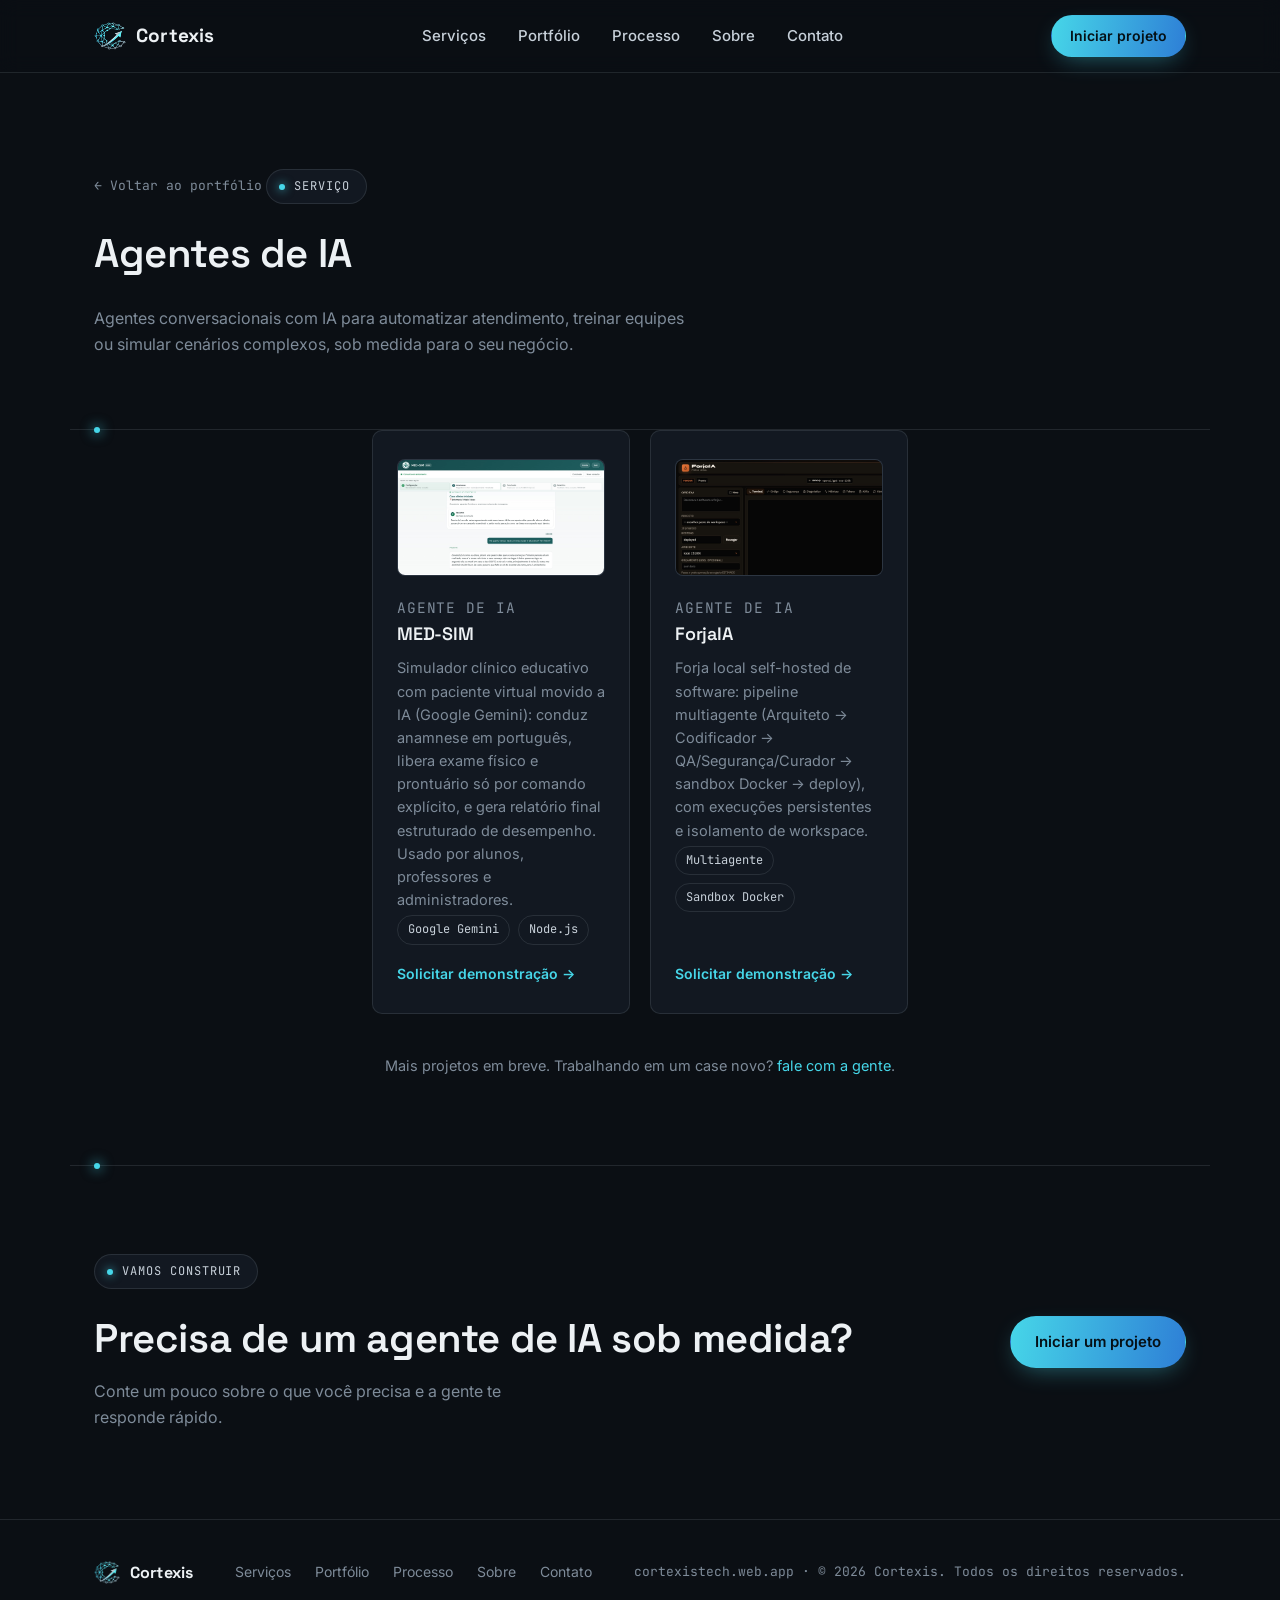
==== agentes-ia.html @ c072f111 "Add portfolio section with project categories Adds a portfolio hub plus dedicated category pages (si" ====
<!DOCTYPE html>
<html lang="pt-BR">
<head>
<meta charset="UTF-8">
<meta name="viewport" content="width=device-width, initial-scale=1.0">
<title>Agentes de IA — Portfólio Cortexis</title>
<meta name="description" content="Agentes conversacionais com IA desenvolvidos pela Cortexis para automatizar atendimento, treinar equipes ou simular cenários complexos.">
<link rel="canonical" href="https://cortexistech.web.app/agentes-ia.html">
<link rel="icon" href="img/favicon.svg" type="image/svg+xml">
<link rel="preconnect" href="https://fonts.googleapis.com">
<link rel="preconnect" href="https://fonts.gstatic.com" crossorigin>
<link href="https://fonts.googleapis.com/css2?family=Space+Grotesk:wght@500;600;700&family=Inter:wght@400;500;600&family=JetBrains+Mono:wght@400;500&display=swap" rel="stylesheet">
<link rel="stylesheet" href="css/style.css">
</head>
<body>

<a class="skip-link" href="#main">Pular para o conteúdo</a>

<header class="site-header" id="top">
  <div class="wrap header-inner">
    <a href="index.html#top" class="brand" aria-label="Cortexis — início">
      <img class="brand-mark" src="img/logo-icon.png" alt="" width="32" height="29">
      <span>Cortexis</span>
    </a>

    <nav class="main-nav" id="main-nav">
      <a href="index.html#servicos">Serviços</a>
      <a href="portfolio.html">Portfólio</a>
      <a href="index.html#processo">Processo</a>
      <a href="index.html#sobre">Sobre</a>
      <a href="index.html#contato">Contato</a>
    </nav>

    <div class="header-actions">
      <a href="index.html#contato" class="btn btn-primary btn-small">Iniciar projeto</a>
      <button class="nav-toggle" id="navToggle" aria-expanded="false" aria-controls="main-nav" aria-label="Abrir menu">
        <span></span><span></span><span></span>
      </button>
    </div>
  </div>
</header>

<main id="main">

  <section class="page-hero">
    <div class="wrap">
      <a href="portfolio.html" class="back-link">← Voltar ao portfólio</a>
      <p class="eyebrow"><span class="eyebrow-dot"></span>Serviço</p>
      <h1 class="section-title">Agentes de IA</h1>
      <p class="section-sub">
        Agentes conversacionais com IA para automatizar atendimento, treinar equipes
        ou simular cenários complexos, sob medida para o seu negócio.
      </p>
    </div>
  </section>

  <div class="divider" role="presentation"><span></span></div>

  <section class="portfolio">
    <div class="wrap">
      <div class="card-grid portfolio-grid">

        <article class="card portfolio-card">
          <div class="portfolio-thumb portfolio-thumb-img">
            <img src="img/portfolio/medsim.jpg" alt="Simulação de anamnese em andamento no MED-SIM, com o paciente virtual respondendo perguntas" loading="lazy">
          </div>
          <p class="portfolio-tag">Agente de IA</p>
          <h3>MED-SIM</h3>
          <p>Simulador clínico educativo com paciente virtual movido a IA (Google Gemini): conduz anamnese em português, libera exame físico e prontuário só por comando explícito, e gera relatório final estruturado de desempenho. Usado por alunos, professores e administradores.</p>
          <ul class="portfolio-stack">
            <li>Google Gemini</li>
            <li>Node.js</li>
          </ul>
          <a href="index.html#contato" class="portfolio-link">Solicitar demonstração →</a>
        </article>

        <article class="card portfolio-card">
          <div class="portfolio-thumb portfolio-thumb-img">
            <img src="img/portfolio/forjaia.jpg" alt="Painel do ForjaIA mostrando o pipeline multiagente de desenvolvimento de software" loading="lazy">
          </div>
          <p class="portfolio-tag">Agente de IA</p>
          <h3>ForjaIA</h3>
          <p>Forja local self-hosted de software: pipeline multiagente (Arquiteto → Codificador → QA/Segurança/Curador → sandbox Docker → deploy), com execuções persistentes e isolamento de workspace.</p>
          <ul class="portfolio-stack">
            <li>Multiagente</li>
            <li>Sandbox Docker</li>
          </ul>
          <a href="index.html#contato" class="portfolio-link">Solicitar demonstração →</a>
        </article>

      </div>

      <p class="portfolio-note">Mais projetos em breve. Trabalhando em um case novo? <a href="index.html#contato">fale com a gente</a>.</p>
    </div>
  </section>

  <div class="divider" role="presentation"><span></span></div>

  <section class="contact contact-cta">
    <div class="wrap contact-cta-inner">
      <div>
        <p class="eyebrow"><span class="eyebrow-dot"></span>Vamos construir</p>
        <h2 class="section-title">Precisa de um agente de IA sob medida?</h2>
        <p class="section-sub">Conte um pouco sobre o que você precisa e a gente te responde rápido.</p>
      </div>
      <a href="index.html#contato" class="btn btn-primary">Iniciar um projeto</a>
    </div>
  </section>

</main>

<footer class="site-footer">
  <div class="wrap footer-inner">
    <a href="index.html#top" class="brand brand-footer">
      <img class="brand-mark" src="img/logo-icon.png" alt="" width="26" height="23">
      <span>Cortexis</span>
    </a>
    <nav class="footer-nav">
      <a href="index.html#servicos">Serviços</a>
      <a href="portfolio.html">Portfólio</a>
      <a href="index.html#processo">Processo</a>
      <a href="index.html#sobre">Sobre</a>
      <a href="index.html#contato">Contato</a>
    </nav>
    <p class="footer-meta">cortexistech.web.app · © 2026 Cortexis. Todos os direitos reservados.</p>
  </div>
</footer>

<script src="js/script.js"></script>
</body>
</html>
---- css/style.css ----
/* ============================================================
   Cortexis — tokens
   ============================================================ */
:root {
  --void: #0b0f14;
  --panel: #121821;
  --panel-2: #171f2b;
  --cyan: #46d6e8;
  --blue: #2e7fd6;
  --silver: #c7d0d9;
  --ink: #edf1f4;
  --muted: #7e8b99;
  --line: rgba(199, 208, 217, 0.12);

  --font-display: "Space Grotesk", "Helvetica Neue", Arial, sans-serif;
  --font-body: "Inter", "Helvetica Neue", Arial, sans-serif;
  --font-mono: "JetBrains Mono", "SFMono-Regular", Menlo, monospace;

  --wrap: 1140px;
  --radius: 10px;
}

* { box-sizing: border-box; }
html { scroll-behavior: smooth; }
@media (prefers-reduced-motion: reduce) {
  html { scroll-behavior: auto; }
  * { animation-duration: 0.001ms !important; animation-iteration-count: 1 !important; transition-duration: 0.001ms !important; }
}

body {
  margin: 0;
  background: var(--void);
  color: var(--ink);
  font-family: var(--font-body);
  font-size: 16px;
  line-height: 1.6;
  -webkit-font-smoothing: antialiased;
}

h1, h2, h3 { font-family: var(--font-display); font-weight: 600; margin: 0 0 0.5em; letter-spacing: -0.01em; }
p { margin: 0 0 1em; color: var(--silver); }
a { color: inherit; }
img, svg { display: block; max-width: 100%; }

.wrap { width: 100%; max-width: var(--wrap); margin: 0 auto; padding: 0 24px; }

.skip-link {
  position: absolute; left: -999px; top: 0;
  background: var(--cyan); color: var(--void); padding: 10px 16px; z-index: 999;
}
.skip-link:focus { left: 16px; top: 16px; }

:focus-visible {
  outline: 2px solid var(--cyan);
  outline-offset: 3px;
}

.eyebrow {
  display: inline-flex;
  align-items: center;
  gap: 9px;
  font-family: var(--font-mono);
  font-size: 12px;
  color: var(--silver);
  text-transform: uppercase;
  letter-spacing: 0.08em;
  background: var(--panel);
  border: 1px solid var(--line);
  border-radius: 999px;
  padding: 7px 16px 7px 12px;
  margin-bottom: 18px;
}
.eyebrow-dot {
  width: 6px;
  height: 6px;
  border-radius: 50%;
  background: var(--cyan);
  box-shadow: 0 0 8px 1px rgba(70, 214, 232, 0.55);
  flex-shrink: 0;
}

.grad-text {
  background: linear-gradient(100deg, var(--cyan), var(--blue) 80%);
  -webkit-background-clip: text;
  background-clip: text;
  color: transparent;
}

.section-title { font-size: clamp(28px, 3.6vw, 40px); }
.section-sub { color: var(--muted); max-width: 46ch; }

/* ============================================================
   Buttons
   ============================================================ */
.btn {
  display: inline-flex;
  align-items: center;
  gap: 8px;
  font-family: var(--font-body);
  font-weight: 600;
  font-size: 15px;
  padding: 13px 24px;
  border-radius: 999px;
  text-decoration: none;
  border: 1px solid transparent;
  cursor: pointer;
  transition: transform 0.15s ease, box-shadow 0.15s ease, background 0.15s ease, border-color 0.15s ease;
}
.btn:hover { transform: translateY(-1px); }
.btn-primary {
  background: linear-gradient(100deg, var(--cyan), var(--blue));
  color: #051016;
  box-shadow: 0 8px 24px -8px rgba(70, 214, 232, 0.45);
}
.btn-primary:hover { box-shadow: 0 10px 30px -6px rgba(70, 214, 232, 0.6); }
.btn-ghost {
  background: transparent;
  color: var(--ink);
  border-color: var(--line);
}
.btn-ghost:hover { border-color: var(--cyan); color: var(--cyan); }
.btn-small { padding: 9px 18px; font-size: 14px; }

/* ============================================================
   Header
   ============================================================ */
.site-header {
  position: sticky;
  top: 0;
  z-index: 100;
  background: rgba(11, 15, 20, 0.72);
  backdrop-filter: blur(10px);
  border-bottom: 1px solid var(--line);
}
.header-inner {
  display: flex;
  align-items: center;
  justify-content: space-between;
  height: 72px;
}
.brand {
  display: flex;
  align-items: center;
  gap: 10px;
  text-decoration: none;
  color: var(--ink);
  font-family: var(--font-display);
  font-weight: 700;
  font-size: 19px;
  letter-spacing: 0.01em;
}
.brand-mark { flex-shrink: 0; height: auto; }

.main-nav { display: flex; gap: 32px; }
.main-nav a {
  text-decoration: none;
  color: var(--silver);
  font-size: 15px;
  font-weight: 500;
  transition: color 0.15s ease;
}
.main-nav a:hover { color: var(--cyan); }

.header-actions { display: flex; align-items: center; gap: 16px; }

.nav-toggle {
  display: none;
  flex-direction: column;
  justify-content: center;
  gap: 5px;
  width: 36px;
  height: 36px;
  background: transparent;
  border: 1px solid var(--line);
  border-radius: 8px;
  cursor: pointer;
}
.nav-toggle span { width: 16px; height: 2px; background: var(--ink); margin: 0 auto; transition: transform 0.2s ease, opacity 0.2s ease; }

/* ============================================================
   Hero
   ============================================================ */
.hero {
  position: relative;
  padding: 96px 0 72px;
  overflow: hidden;
  isolation: isolate;
}
.hero::before {
  content: "";
  position: absolute;
  inset: 0;
  background: radial-gradient(60% 60% at 78% 12%, rgba(46, 127, 214, 0.18), transparent 70%);
  z-index: -2;
}
#constellation {
  position: absolute;
  inset: 0;
  width: 100%;
  height: 100%;
  z-index: -1;
  opacity: 0.65;
}
.hero-inner { position: relative; padding-top: 24px; padding-bottom: 24px; }
.hero-title {
  font-size: clamp(34px, 6vw, 58px);
  line-height: 1.08;
  margin-bottom: 24px;
  max-width: 16ch;
}
.hero-sub {
  font-size: 18px;
  max-width: 52ch;
  margin-bottom: 36px;
}
.hero-cta { display: flex; flex-wrap: wrap; gap: 16px; margin-bottom: 48px; }

.hero-tags {
  display: flex;
  flex-wrap: wrap;
  gap: 10px 14px;
  list-style: none;
  margin: 0;
  padding: 20px 0 0;
  border-top: 1px solid var(--line);
  max-width: 640px;
}
.hero-tags li {
  font-family: var(--font-mono);
  font-size: 13px;
  color: var(--muted);
}
.hero-tags li::before { content: "◆ "; color: var(--cyan); font-size: 9px; }

/* ============================================================
   Divider
   ============================================================ */
.divider { padding: 0 0; }
.divider span {
  display: block;
  height: 1px;
  max-width: var(--wrap);
  margin: 0 auto;
  background: var(--line);
  position: relative;
}
.divider span::after {
  content: "";
  position: absolute;
  left: 24px;
  top: 50%;
  width: 6px; height: 6px;
  border-radius: 50%;
  background: var(--cyan);
  transform: translateY(-50%);
  box-shadow: 0 0 12px 2px rgba(70, 214, 232, 0.5);
}

/* ============================================================
   Services
   ============================================================ */
.services, .process, .about, .contact { padding: 88px 0; }

.card-grid {
  display: grid;
  grid-template-columns: repeat(4, 1fr);
  gap: 20px;
  margin-top: 48px;
}
.card {
  background: var(--panel);
  border: 1px solid var(--line);
  border-radius: var(--radius);
  padding: 28px 24px;
  transition: border-color 0.2s ease, transform 0.2s ease;
}
.card:hover { border-color: rgba(70, 214, 232, 0.4); transform: translateY(-3px); }
.card-icon { width: 40px; height: 40px; color: var(--cyan); margin-bottom: 20px; }
.card h3 { font-size: 18px; margin-bottom: 10px; color: var(--ink); }
.card p { font-size: 14.5px; color: var(--muted); margin: 0; }

.services .card-grid .card {
  display: flex;
  flex-direction: column;
  min-height: 232px;
}
.services .card-grid .card-link { margin-top: auto; padding-top: 16px; }

/* ============================================================
   Page hero (secondary pages, e.g. portfolio)
   ============================================================ */
.page-hero { padding: 96px 0 56px; }
.page-hero .section-sub { max-width: 60ch; }

/* ============================================================
   Portfolio
   ============================================================ */
.portfolio { padding: 0 0 88px; }
.portfolio-grid {
  margin-top: 0;
  grid-template-columns: repeat(auto-fit, minmax(250px, 258px));
  justify-content: center;
}
.portfolio-card { display: flex; flex-direction: column; }
.portfolio-thumb {
  width: 100%;
  aspect-ratio: 16 / 9;
  display: flex;
  align-items: center;
  justify-content: center;
  background: var(--panel-2);
  border: 1px solid var(--line);
  border-radius: 8px;
  color: var(--cyan);
  margin-bottom: 20px;
}
.portfolio-thumb svg { width: 40px; height: 40px; }
.portfolio-thumb-img { padding: 0; overflow: hidden; }
.portfolio-thumb-img img { width: 100%; height: 100%; object-fit: cover; object-position: top; }
.portfolio-thumb-icon img { width: 96px; height: 96px; object-fit: contain; border-radius: 20px; }
.portfolio-tag {
  font-family: var(--font-mono);
  font-size: 12px;
  text-transform: uppercase;
  letter-spacing: 0.06em;
  color: var(--cyan);
  margin: 0 0 8px;
}
.portfolio-card h3 { font-size: 18px; margin-bottom: 8px; color: var(--ink); }
.portfolio-card p { font-size: 14.5px; color: var(--muted); }
.portfolio-stack {
  display: flex;
  flex-wrap: wrap;
  gap: 8px;
  list-style: none;
  margin: 4px 0 18px;
  padding: 0;
}
.portfolio-stack li {
  font-family: var(--font-mono);
  font-size: 12px;
  color: var(--silver);
  border: 1px solid var(--line);
  border-radius: 999px;
  padding: 4px 10px;
}
.portfolio-link {
  margin-top: auto;
  text-decoration: none;
  font-weight: 600;
  font-size: 14px;
  color: var(--cyan);
  width: fit-content;
}
.portfolio-link:hover { text-decoration: underline; }
.portfolio-note {
  margin: 40px 0 0;
  text-align: center;
  color: var(--muted);
  font-size: 14.5px;
}
.portfolio-note a { color: var(--cyan); text-decoration: none; }
.portfolio-note a:hover { text-decoration: underline; }

/* ============================================================
   Category / secondary page nav
   ============================================================ */
.back-link {
  display: inline-flex;
  align-items: center;
  gap: 6px;
  text-decoration: none;
  color: var(--muted);
  font-family: var(--font-mono);
  font-size: 13px;
  margin-bottom: 24px;
  transition: color 0.15s ease;
}
.back-link:hover { color: var(--cyan); }

.card-link {
  display: inline-block;
  margin-top: 16px;
  text-decoration: none;
  font-weight: 600;
  font-size: 14px;
  color: var(--cyan);
}
.card-link:hover { text-decoration: underline; }

.contact-cta { padding: 88px 0; }
.contact-cta-inner {
  display: flex;
  flex-wrap: wrap;
  align-items: center;
  justify-content: space-between;
  gap: 28px;
}
.contact-cta-inner .section-title { margin-bottom: 8px; }
.contact-cta-inner .section-sub { margin: 0; }

/* ============================================================
   Process path
   ============================================================ */
.process-path {
  list-style: none;
  margin: 56px 0 0;
  padding: 0;
  position: relative;
}
.process-path::before {
  content: "";
  position: absolute;
  left: 6px;
  top: 8px;
  bottom: 8px;
  width: 1px;
  background: var(--line);
}
.process-path::after {
  content: "";
  position: absolute;
  left: 6px;
  top: 8px;
  width: 1px;
  height: 0%;
  background: linear-gradient(var(--cyan), var(--blue));
  transition: height 1.1s cubic-bezier(0.65, 0, 0.35, 1);
}
.process-path.in-view::after { height: 100%; }

.process-path li {
  position: relative;
  padding: 0 0 40px 40px;
}
.process-path li:last-child { padding-bottom: 0; }
.node-dot {
  position: absolute;
  left: 0;
  top: 4px;
  width: 13px;
  height: 13px;
  border-radius: 50%;
  background: var(--panel);
  border: 2px solid var(--muted);
  transition: border-color 0.4s ease, box-shadow 0.4s ease, background 0.4s ease;
}
.process-path.in-view li .node-dot {
  border-color: var(--cyan);
  background: var(--cyan);
  box-shadow: 0 0 0 4px rgba(70, 214, 232, 0.15);
}
.process-content h3 { font-size: 19px; margin-bottom: 6px; }
.process-content p { max-width: 52ch; margin: 0; color: var(--muted); }

/* ============================================================
   About
   ============================================================ */
.about-inner {
  display: grid;
  grid-template-columns: 1.2fr 0.8fr;
  gap: 48px;
  align-items: center;
}
.about-text p { font-size: 16px; }
.value-chips {
  display: flex;
  flex-wrap: wrap;
  gap: 10px;
  list-style: none;
  margin: 24px 0 0;
  padding: 0;
}
.value-chips li {
  font-size: 13px;
  font-family: var(--font-mono);
  padding: 7px 14px;
  border: 1px solid var(--line);
  border-radius: 999px;
  color: var(--silver);
}
.about-graphic { color: var(--cyan); width: 100%; height: auto; }
.about-graphic .graphic-nodes circle { fill: var(--cyan); }
.about-graphic .graphic-nodes circle:nth-child(3n) { fill: var(--blue); }

/* ============================================================
   Contact
   ============================================================ */
.contact-inner {
  display: grid;
  grid-template-columns: 1fr 1fr;
  gap: 56px;
  align-items: start;
}
.contact-info { display: flex; flex-direction: column; gap: 10px; margin-top: 28px; }
.contact-info a {
  text-decoration: none;
  font-family: var(--font-mono);
  font-size: 15px;
  color: var(--cyan);
  width: fit-content;
  border-bottom: 1px solid transparent;
  transition: border-color 0.15s ease;
}
.contact-info a:hover { border-color: var(--cyan); }

.contact-form {
  display: flex;
  flex-direction: column;
  gap: 18px;
  background: var(--panel);
  border: 1px solid var(--line);
  border-radius: var(--radius);
  padding: 32px;
}
.contact-form label {
  display: flex;
  flex-direction: column;
  gap: 8px;
  font-size: 13px;
  font-family: var(--font-mono);
  color: var(--muted);
}
.contact-form input,
.contact-form select,
.contact-form textarea {
  font-family: var(--font-body);
  font-size: 15px;
  color: var(--ink);
  background: var(--void);
  border: 1px solid var(--line);
  border-radius: 8px;
  padding: 11px 14px;
  resize: vertical;
}
.contact-form input:focus,
.contact-form select:focus,
.contact-form textarea:focus {
  outline: none;
  border-color: var(--cyan);
}
.contact-form button { margin-top: 4px; justify-content: center; }
.form-note { font-family: var(--font-mono); font-size: 13px; color: var(--cyan); margin: 0; min-height: 1em; }

/* ============================================================
   Footer
   ============================================================ */
.site-footer { border-top: 1px solid var(--line); padding: 40px 0; }
.footer-inner {
  display: flex;
  flex-wrap: wrap;
  align-items: center;
  justify-content: space-between;
  gap: 20px;
}
.brand-footer { font-size: 16px; }
.footer-nav { display: flex; flex-wrap: wrap; gap: 12px 24px; }
.footer-nav a { text-decoration: none; color: var(--muted); font-size: 14px; }
.footer-nav a:hover { color: var(--cyan); }
.footer-meta { color: var(--muted); font-size: 13px; margin: 0; font-family: var(--font-mono); }

/* ============================================================
   Reveal on scroll
   ============================================================ */
.reveal { opacity: 0; transform: translateY(16px); transition: opacity 0.6s ease, transform 0.6s ease; }
.reveal.in-view { opacity: 1; transform: none; }

/* ============================================================
   Responsive
   ============================================================ */
@media (max-width: 900px) {
  .card-grid { grid-template-columns: repeat(2, 1fr); }
  .about-inner { grid-template-columns: 1fr; }
  .about-graphic { max-width: 280px; margin: 0 auto; }
  .contact-inner { grid-template-columns: 1fr; }
}

@media (max-width: 720px) {
  .main-nav { display: none; }
  .header-actions .btn-small { display: none; }
  .nav-toggle { display: flex; }

  .site-header.nav-open .main-nav {
    display: flex;
    flex-direction: column;
    position: absolute;
    top: 72px;
    left: 0;
    right: 0;
    background: var(--panel);
    border-bottom: 1px solid var(--line);
    padding: 20px 24px 28px;
    gap: 18px;
    box-shadow: 0 16px 32px -12px rgba(0, 0, 0, 0.6);
  }
  .site-header.nav-open .header-actions .btn-small {
    display: inline-flex;
  }

  .hero { padding: 56px 0 48px; }
  .card-grid { grid-template-columns: 1fr; }
  .services, .process, .about, .contact { padding: 64px 0; }
  .footer-inner { flex-direction: column; align-items: flex-start; }
  .page-hero { padding: 56px 0 40px; }
  .contact-cta-inner { text-align: left; }
}
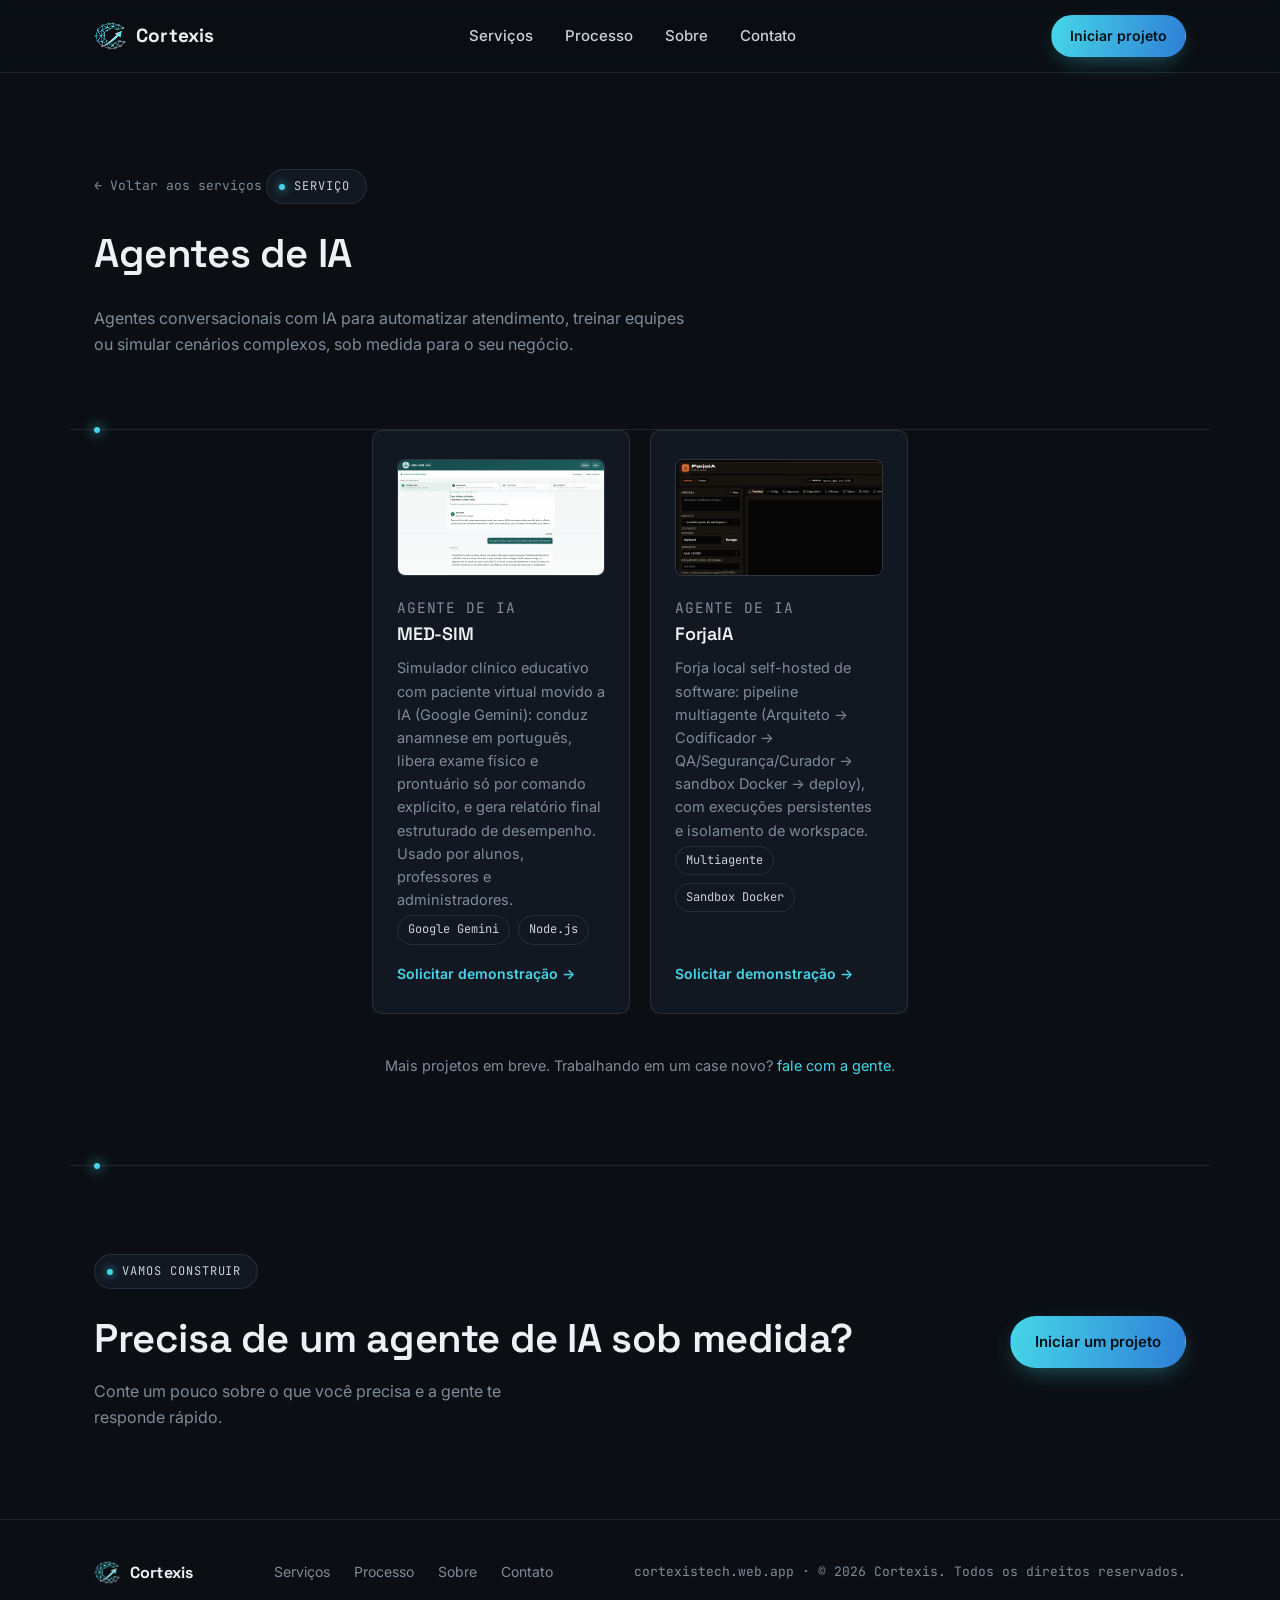
==== commit f9155bf4: "Remove standalone portfolio page, keep per-category project pages The combined portfolio listing dup" ====
--- a/agentes-ia.html
+++ b/agentes-ia.html
@@ -25,7 +25,6 @@
 
     <nav class="main-nav" id="main-nav">
       <a href="index.html#servicos">Serviços</a>
-      <a href="portfolio.html">Portfólio</a>
       <a href="index.html#processo">Processo</a>
       <a href="index.html#sobre">Sobre</a>
       <a href="index.html#contato">Contato</a>
@@ -44,7 +43,7 @@
 
   <section class="page-hero">
     <div class="wrap">
-      <a href="portfolio.html" class="back-link">← Voltar ao portfólio</a>
+      <a href="index.html#servicos" class="back-link">← Voltar aos serviços</a>
       <p class="eyebrow"><span class="eyebrow-dot"></span>Serviço</p>
       <h1 class="section-title">Agentes de IA</h1>
       <p class="section-sub">
@@ -117,7 +116,6 @@
     </a>
     <nav class="footer-nav">
       <a href="index.html#servicos">Serviços</a>
-      <a href="portfolio.html">Portfólio</a>
       <a href="index.html#processo">Processo</a>
       <a href="index.html#sobre">Sobre</a>
       <a href="index.html#contato">Contato</a>
--- a/css/style.css
+++ b/css/style.css
@@ -316,7 +316,14 @@
 }
 .portfolio-thumb svg { width: 40px; height: 40px; }
 .portfolio-thumb-img { padding: 0; overflow: hidden; }
-.portfolio-thumb-img img { width: 100%; height: 100%; object-fit: cover; object-position: top; }
+.portfolio-thumb-img img {
+  width: 100%;
+  height: 100%;
+  object-fit: cover;
+  object-position: top;
+  transition: transform 0.35s ease;
+}
+.portfolio-card:hover .portfolio-thumb-img img { transform: scale(1.05); }
 .portfolio-thumb-icon img { width: 96px; height: 96px; object-fit: contain; border-radius: 20px; }
 .portfolio-tag {
   font-family: var(--font-mono);
